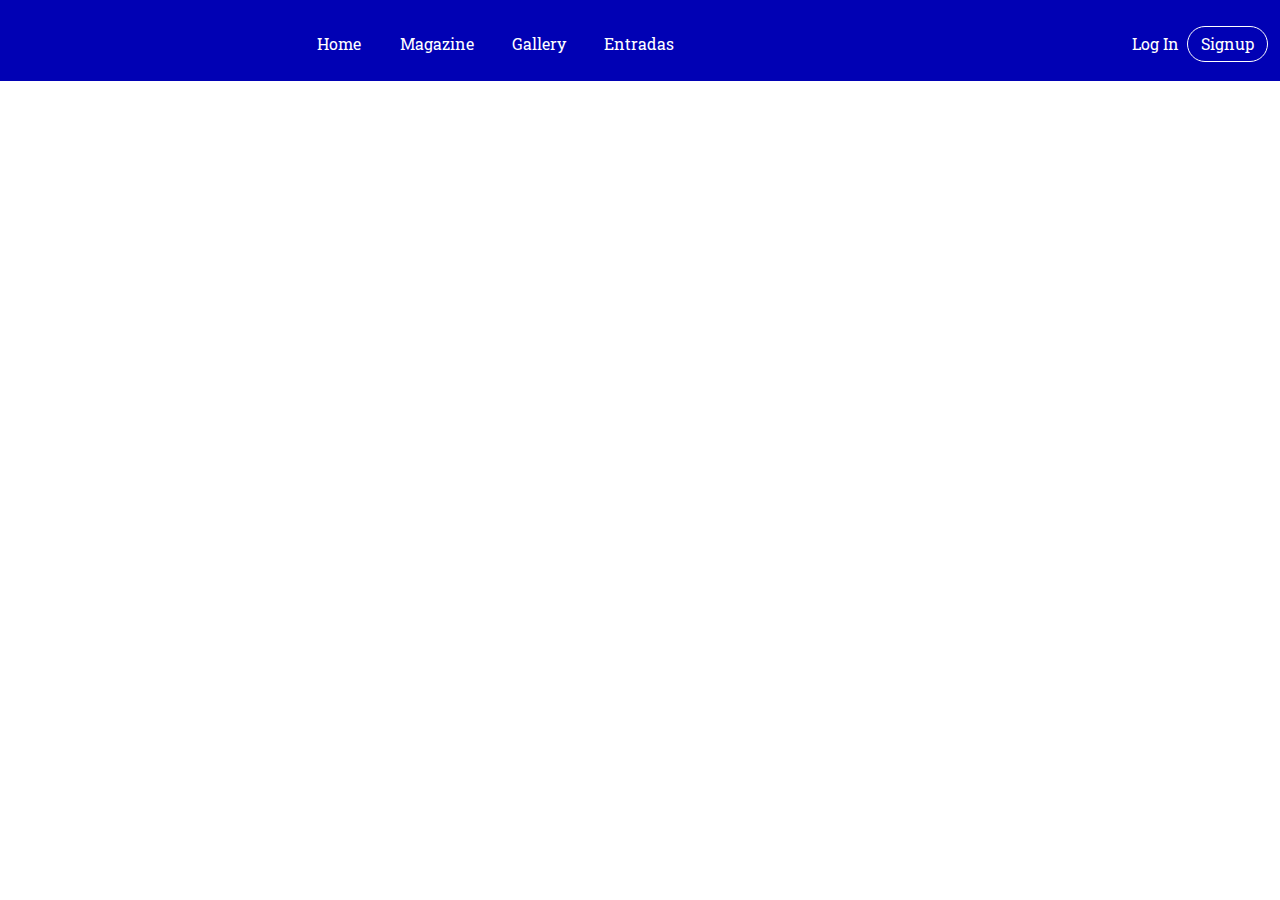
==== index.html @ 572c1ebf "cambios menu 2 + pag entradas" ====
<!DOCTYPE html>
<html lang="en">

    <head>

        <meta charset="UTF-8">
        <meta name="viewport" content="width=device-width, initial-scale=1.0">
        <title>The Art Heritage</title>

        <link rel="stylesheet" href="css/bootstrap.css">
        <link rel="stylesheet" href="css/style.css">
        <link rel="preconnect" href="https://fonts.googleapis.com">
        <link rel="preconnect" href="https://fonts.gstatic.com" crossorigin>
        <link href="https://fonts.googleapis.com/css2?family=Roboto+Slab:wght@300&display=swap" rel="stylesheet">
    

    </head>


    <body>

        <div>
            <div class="header-blue">
            <nav class="navbar navbar-expand-lg navbar-light navigation-clean-search">
                <div class="container-fluid">
                    <a class="navbar-brand" href="index.html"><img src="img/ayayayyy!.png" alt=""></a>
                    <button class="navbar-toggler" type="button" data-bs-toggle="collapse" data-bs-target="#navcol-1">
                    <svg xmlns="http://www.w3.org/2000/svg" width="16" height="16" fill="currentColor" class="bi bi-asterisk" viewBox="0 0 16 16">
                        <path d="M8 0a1 1 0 0 1 1 1v5.268l4.562-2.634a1 1 0 1 1 1 1.732L10 8l4.562 2.634a1 1 0 1 1-1 1.732L9 9.732V15a1 1 0 1 1-2 0V9.732l-4.562 2.634a1 1 0 1 1-1-1.732L6 8 1.438 5.366a1 1 0 0 1 1-1.732L7 6.268V1a1 1 0 0 1 1-1z"/>
                    </svg>
                    </button>
                    <div class="collapse navbar-collapse" id="navcol-1">
                        <ul class="navbar-nav">
                            <li class="nav-item">
                                <a class="nav-link" href="index.html">Home</a>
                            </li>
                            <li class="nav-item">
                                <a class="nav-link" href="magazine.html">Magazine</a>
                            </li>
                            <li class="nav-item">
                                <a class="nav-link" href="gallery.html">Gallery</a>
                            </li>
                            <li class="nav-item">
                                <a class="nav-link" href="entradas.html">Entradas</a>
                            </li>
                        </ul>
                        <form class="form-inline mx-auto" target="_self">
                            <div class="form-group">
                                <label for="search-field"><i class="fa fa-search text-white"></i></label>
                                <input class="form-control search-field" type="search" id="search-field" name="search">
                            </div>
                        </form>
                        <span class="navbar-text">
                            <a class="login" href="login.html">Log In</a>
                        </span>
                        <a class="btn btn-light action-button" role="button" href="#">Signup</a>
                    </div>
                </div>
            </nav>

    </body>

</html>
---- css/style.css ----
* {
    cursor: url('data:image/svg+xml;utf8,<svg xmlns="http://www.w3.org/2000/svg" height="24" width="24" viewBox="0 0 24 24"><circle cx="12" cy="12" r="8" fill="white"/></svg>'), auto;
  }
  
  body {
    font-family: 'Roboto Slab', serif;
  }
  header {
    font-family: 'Roboto Slab', serif;
  }
  
  .nav-link {
    position: relative;
  }
  
  .nav-link:hover {
  cursor: url('data:image/svg+xml;utf8,<svg xmlns="http://www.w3.org/2000/svg" height="24" width="24" viewBox="0 0 24 24"><circle cx="12" cy="12" r="8" fill="yellow"/></svg>'), auto;
  }
  
  .nav-link::after {
    content: '';
    position: absolute;
    bottom: 2px; /* Ubica el subrayado debajo del texto */
    left: 0;
    width: 0;
    border-bottom: 2px solid transparent; /* Empieza con un subrayado transparente */
    transition: width 0.5s; /* Transición de la anchura para crear el efecto de subrayado */
  }
  
  .nav-link:hover::after {
    width: 100%; /* Anima la anchura para crear el subrayado */
    border-bottom-color: yellow; /* Cambia el color del subrayado al hacer hover */
  }
  
  
  
  .header-blue {
      background: rgb(1, 1, 180);
      padding-bottom: 3px;
      font-family: 'Roboto Slab', serif;
    }
    
    @media (min-width:768px) {
      .header-blue {
        padding-bottom: 1px;
      }
    }
    
    .header-blue .navbar {
      background: transparent;
      padding-top: .75rem;
      padding-bottom: .75rem;
      color: #ffffff;
      border-radius: 0;
      box-shadow: none;
      border: none;
    }
    
    @media (min-width:768px) {
      .header-blue .navbar {
        padding-top: 1rem;
        padding-bottom: 1rem;
      }
    }
    
    .header-blue .navbar .navbar-brand {
      font-weight: bold;
      color: inherit;
    }
    
    .header-blue .navbar .navbar-brand:hover {
      color: #000000;
    }
    
    .header-blue .navbar .navbar-collapse {
      border-top: 0px;
      margin-top: .5rem;
      margin-left: 20px;
    }
  
    .header-blue .navbar .container-fluid .navbar-brand img{
      width: 250px; /* Cambia el valor según el tamaño deseado en píxeles */
      display: block;
      margin: 0 auto;
    }
    
    @media (min-width:768px) {
      .header-blue .navbar .navbar-collapse {
        border-color: transparent;
        margin-top: .5rem;
        margin-left: 20px;
      }
    }
    
    .header-blue .navbar .navbar-collapse span .login {
      color: #ffffff;
      margin-right: .5rem;
      text-decoration: none;
    }
    
    .header-blue .navbar .navbar-collapse span .login:hover {
      color: #ffffff;
    }
    
    .header-blue .navbar .navbar-toggler {
      border-color: rgb(255, 255, 255);
    }
    
    .header-blue .navbar .navbar-toggler:hover, .header-blue .navbar-toggler:focus {
      background: none;
    }
    
    @media (min-width: 768px) {
      .header-blue .navbar-nav .nav-link {
        padding-left: .7rem;
        padding-right: .7rem;
      }
    }
    
    @media (min-width: 992px) {
      .header-blue .navbar-nav .nav-link {
        padding-left: 1.2rem;
        padding-right: 1.2rem;
      }
    }
    
    .header-blue .navbar.navbar-light .navbar-nav .nav-link {
      color: #ffffff;
    }
    
    .header-blue .navbar.navbar-light .navbar-nav .nav-link:focus, .header-blue .navbar.navbar-light .navbar-nav .nav-link:hover {
      color: #ffffff;
      background-color: transparent;
    }
    
    .header-blue .navbar .navbar-nav > li > .dropdown-menu {
      margin-top: -5px;
      box-shadow: 0 4px 8px rgba(0,0,0,.1);
      background-color: #ffffff;
      border-radius: 2px;
    }
    
    .header-blue .navbar .dropdown-menu .dropdown-item:focus, .header-blue .navbar .dropdown-menu .dropdown-item {
      line-height: 2;
      color: #ffffff;
    }
  
    
    .header-blue .action-button, .header-blue .action-button:not(.disabled):active {
      border: 1px solid rgb(255, 255, 255);
      border-radius: 40px;
      color: #ffffff;
      box-shadow: none;
      text-shadow: none;
      padding: .3rem .8rem;
      background: transparent;
      transition: background-color 0.25s;
      outline: none;
    }
   
    
    .header-blue .navbar .form-inline label {
      color: #ffffff;
    }
    
    .header-blue .navbar .form-inline .search-field {
      display: inline-block;
      width: 80%;
      background: none;
      border: none;
      border-bottom: 1px solid transparent;
      border-radius: 0;
      color: #ffffff;
      box-shadow: none;
      color: inherit;
      transition: border-bottom-color 0.3s;
    }
    
    .header-blue .navbar .form-inline .search-field:focus {
      border-bottom: 1px solid #ffffff;
    }
    
    .header-blue .hero {
      margin-top: 20px;
      text-align: center;
    }
  
    .navbar-toggler .bi-asterisk {
      fill: #ffffff; /* Cambia este valor al color blanco que desees */
    }
    
  
    @media (min-width:768px) {
      .header-blue .hero {
        margin-top: 60px;
        text-align: left;
      }
    }
    
    .header-blue .hero h1 {
      color: #ffffff;
      font-size: 40px;
      margin-top: 0;
      margin-bottom: 15px;
      font-weight: 300;
      line-height: 1.4;
    }
    
    @media (min-width:992px) {
      .header-blue .hero h1 {
        margin-top: 190px;
        margin-bottom: 24px;
        line-height: 1.2;
      }
    }
    
    .header-blue .hero p {
      color: rgba(255, 255, 255, 0.8);
      font-size: 20px;
      margin-bottom: 30px;
      font-weight: 300;
    }
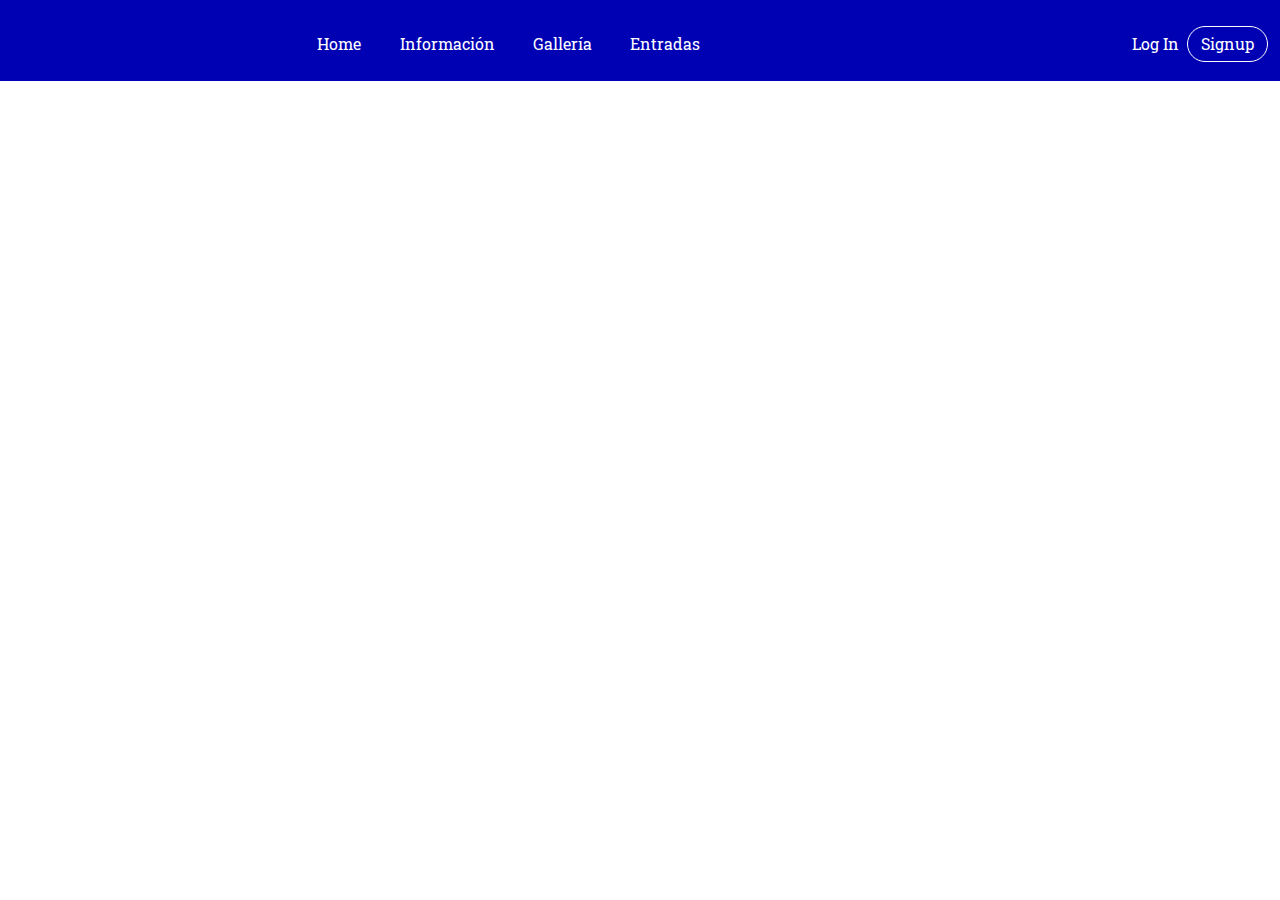
==== commit 6b115d44: "pag informacion (magazine delete)" ====
--- a/index.html
+++ b/index.html
@@ -35,10 +35,10 @@
                                 <a class="nav-link" href="index.html">Home</a>
                             </li>
                             <li class="nav-item">
-                                <a class="nav-link" href="magazine.html">Magazine</a>
+                                <a class="nav-link" href="informacion.html">Información</a>
                             </li>
                             <li class="nav-item">
-                                <a class="nav-link" href="gallery.html">Gallery</a>
+                                <a class="nav-link" href="gallery.html">Gallería</a>
                             </li>
                             <li class="nav-item">
                                 <a class="nav-link" href="entradas.html">Entradas</a>
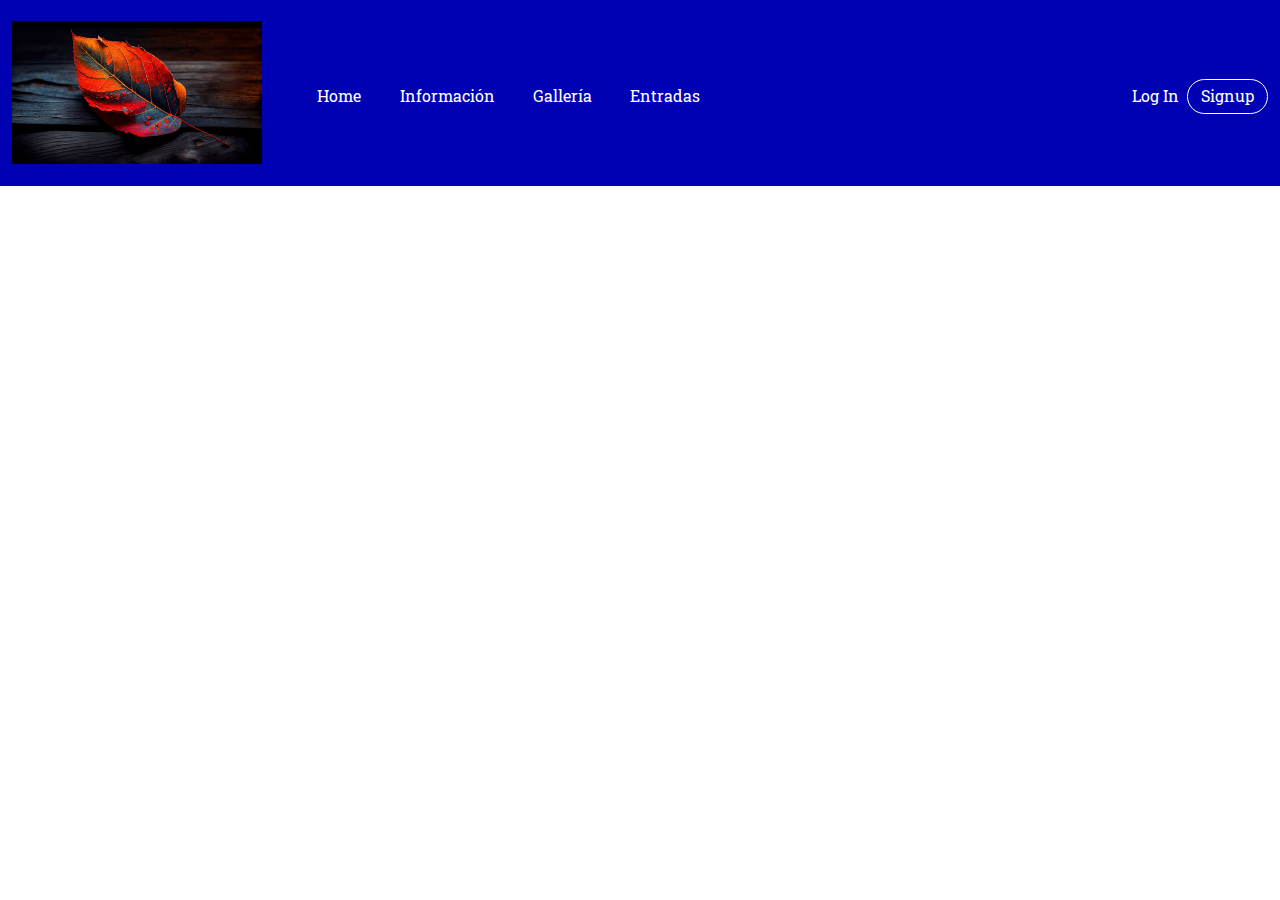
==== commit 9c0bb5bf: "cambios varios" ====
--- a/index.html
+++ b/index.html
@@ -13,7 +13,6 @@
         <link rel="preconnect" href="https://fonts.gstatic.com" crossorigin>
         <link href="https://fonts.googleapis.com/css2?family=Roboto+Slab:wght@300&display=swap" rel="stylesheet">
     
-
     </head>
 
 
@@ -23,7 +22,7 @@
             <div class="header-blue">
             <nav class="navbar navbar-expand-lg navbar-light navigation-clean-search">
                 <div class="container-fluid">
-                    <a class="navbar-brand" href="index.html"><img src="img/ayayayyy!.png" alt=""></a>
+                    <a class="navbar-brand" href="index.html"><img src="img/prueba.jpg" alt=""></a>
                     <button class="navbar-toggler" type="button" data-bs-toggle="collapse" data-bs-target="#navcol-1">
                     <svg xmlns="http://www.w3.org/2000/svg" width="16" height="16" fill="currentColor" class="bi bi-asterisk" viewBox="0 0 16 16">
                         <path d="M8 0a1 1 0 0 1 1 1v5.268l4.562-2.634a1 1 0 1 1 1 1.732L10 8l4.562 2.634a1 1 0 1 1-1 1.732L9 9.732V15a1 1 0 1 1-2 0V9.732l-4.562 2.634a1 1 0 1 1-1-1.732L6 8 1.438 5.366a1 1 0 0 1 1-1.732L7 6.268V1a1 1 0 0 1 1-1z"/>
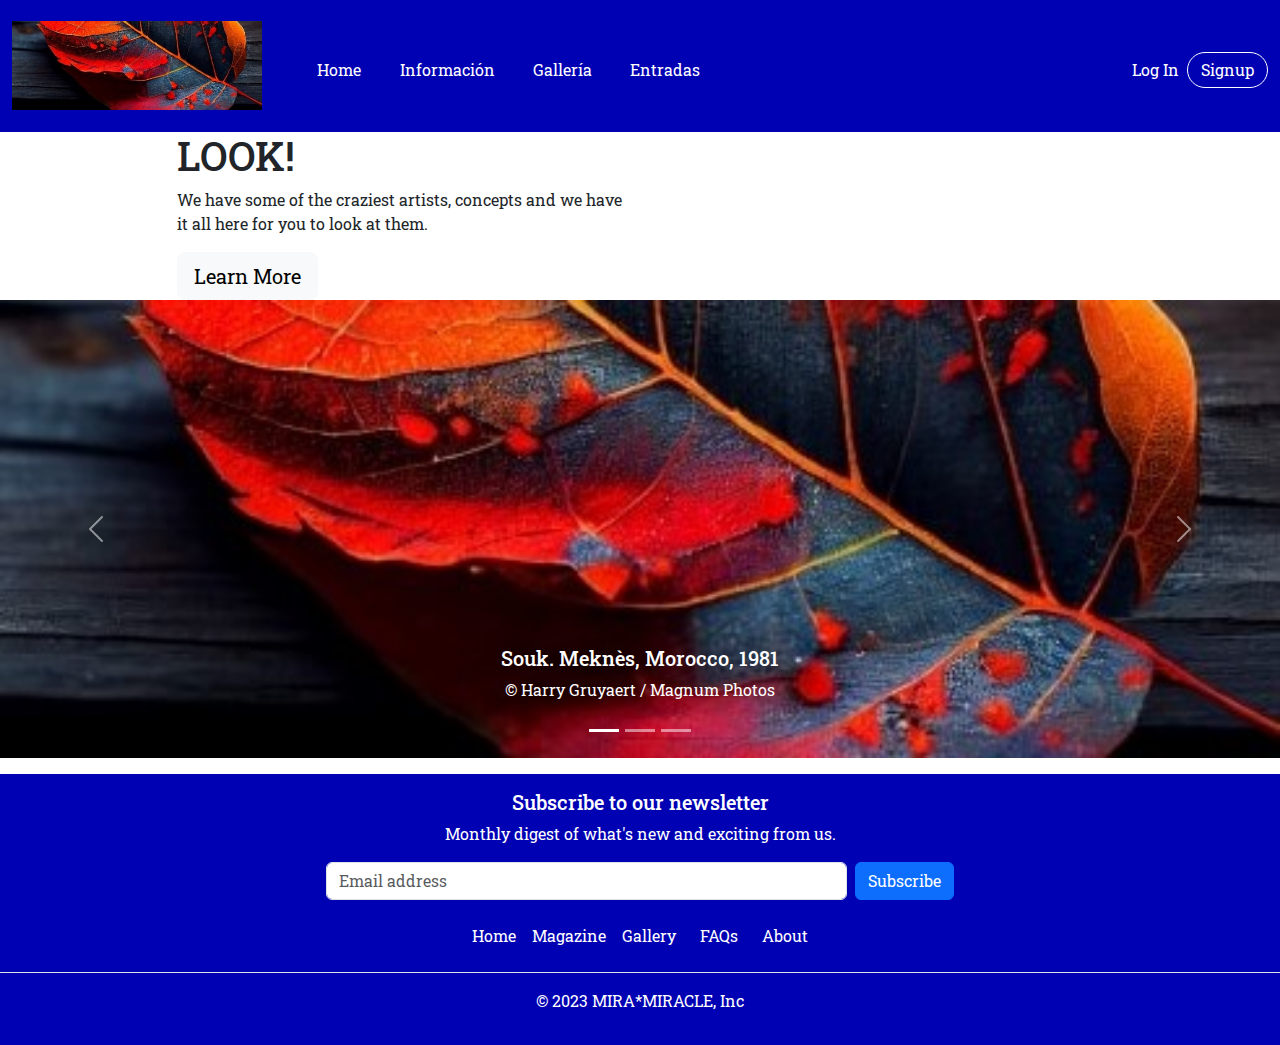
==== commit 2f3861d6: "cambios" ====
--- a/index.html
+++ b/index.html
@@ -56,6 +56,88 @@
                     </div>
                 </div>
             </nav>
+        </div>
+
+        <div class="container hero">
+            <div class="row">
+                <div class="col-12 col-lg-6 col-xl-5 offset-xl-1">
+                    <h1>LOOK!</h1>
+                    <p>We have some of the craziest artists, concepts and we have it all here for you to look at them.<br></p>
+                    <a href="login.html" class="btn btn-light btn-lg action-button" role="button">Learn More<i class="fa fa-long-arrow-right ml-2"></i></a>
+                </div>
+            </div>
+        </div>
+
+
+        <div id="carouselExampleCaptions" class="carousel slide">
+            <div class="carousel-indicators">
+              <button type="button" data-bs-target="#carouselExampleCaptions" data-bs-slide-to="0" class="active" aria-current="true" aria-label="Slide 1"></button>
+              <button type="button" data-bs-target="#carouselExampleCaptions" data-bs-slide-to="1" aria-label="Slide 2"></button>
+              <button type="button" data-bs-target="#carouselExampleCaptions" data-bs-slide-to="2" aria-label="Slide 3"></button>
+            </div>
+            <div class="carousel-inner">
+              <div class="carousel-item active">
+                <img src="img/prueba.jpg" class="d-block w-100" alt="Souk. Meknès, Morocco, 1981. © Harry Gruyaert / Magnum Photos">
+                <div class="carousel-caption d-none d-md-block">
+                  <h5>Souk. Meknès, Morocco, 1981</h5>
+                  <p> © Harry Gruyaert / Magnum Photos</p>
+                </div>
+              </div>
+              <div class="carousel-item">
+                <img src="img/prueba.jpg" class="d-block w-100" alt="'Bad Weather'. Bournemouth, England, 1978 © Martin Parr / Magnum Photos">
+                <div class="carousel-caption d-none d-md-block">
+                  <h5>'Bad Weather'. Bournemouth, England, 1978</h5>
+                  <p>© Martin Parr / Magnum Photos</p>
+                </div>
+              </div>
+              <div class="carousel-item">
+                <img src="img/prueba.jpg" class="d-block w-100" alt="Artesia, New Mexico, USA, 1963. © Paul Fusco / Magnum Photos">
+                <div class="carousel-caption d-none d-md-block">
+                  <h5>Artesia, New Mexico, USA, 1963</h5>
+                  <p>© Paul Fusco / Magnum Photos</p>
+                </div>
+              </div>
+            </div>
+            <button class="carousel-control-prev" type="button" data-bs-target="#carouselExampleCaptions" data-bs-slide="prev">
+              <span class="carousel-control-prev-icon" aria-hidden="true"></span>
+              <span class="visually-hidden">Previous</span>
+            </button>
+            <button class="carousel-control-next" type="button" data-bs-target="#carouselExampleCaptions" data-bs-slide="next">
+              <span class="carousel-control-next-icon" aria-hidden="true"></span>
+              <span class="visually-hidden">Next</span>
+            </button>
+        </div>
+
+        <div class="footer">
+            <footer class="py-3">
+                <div class="row justify-content-center">
+                    <div class="col-md-6 mb-3"> 
+                        <form class="d-flex justify-content-center align-items-center flex-column">
+                            <h5>Subscribe to our newsletter</h5>
+                            <p>Monthly digest of what's new and exciting from us.</p>
+                            <div class="d-flex flex-column flex-sm-row w-100 gap-2">
+                                <label for="newsletter1" class="visually-hidden">Email address</label>
+                                <input id="newsletter1" type="text" class="form-control" placeholder="Email address">
+                                <button class="btn btn-primary" type="button">Subscribe</button>
+                            </div>
+                        </form>
+                    </div>
+                </div>
+                
+                <ul class="nav justify-content-center border-bottom pb-3 mb-3">
+                    <li class="nav-item"><a href="index.html" class="nav-link px-2">Home</a></li>
+                    <li class="nav-item"><a href="magazine.html" class="nav-link px-2">Magazine</a></li>
+                    <li class="nav-item"><a href="gallery.html" class="nav-link px-2">Gallery</a></li>
+                    <li class="nav-item"><a href="#" class="nav-link px-">FAQs</a></li>
+                    <li class="nav-item"><a href="#" class="nav-link px-2">About</a></li>
+                </ul>
+    
+                <p class="text-center">© 2023 MIRA*MIRACLE, Inc</p>
+            </footer>
+        </div>
+    
+
+        <script src="js/bootstrap.js"></script>
 
     </body>
 
--- a/css/style.css
+++ b/css/style.css
@@ -219,4 +219,34 @@
       font-size: 20px;
       margin-bottom: 30px;
       font-weight: 300;
-    }+    }
+    .gif-container {
+      background-color: rgb(1, 1, 180);
+      display: flex;
+      justify-content: center;
+      align-items: center;
+    }
+    
+    .gif-container img {
+      max-width: 50%; /* Para asegurarse de que el GIF no se desborde del contenedor */
+    }
+  
+    .container-bottom {
+      width: 100%;
+      margin-top: 0%;
+    }
+    footer {
+      width: 100%;
+      background-color: rgb(1, 1, 180); 
+      color: white; 
+      margin-top: 1em ;
+    }
+    
+    footer .nav-link {
+      color: white;
+    }
+    
+    footer .nav-link:hover {
+      color: yellow;
+    }
+  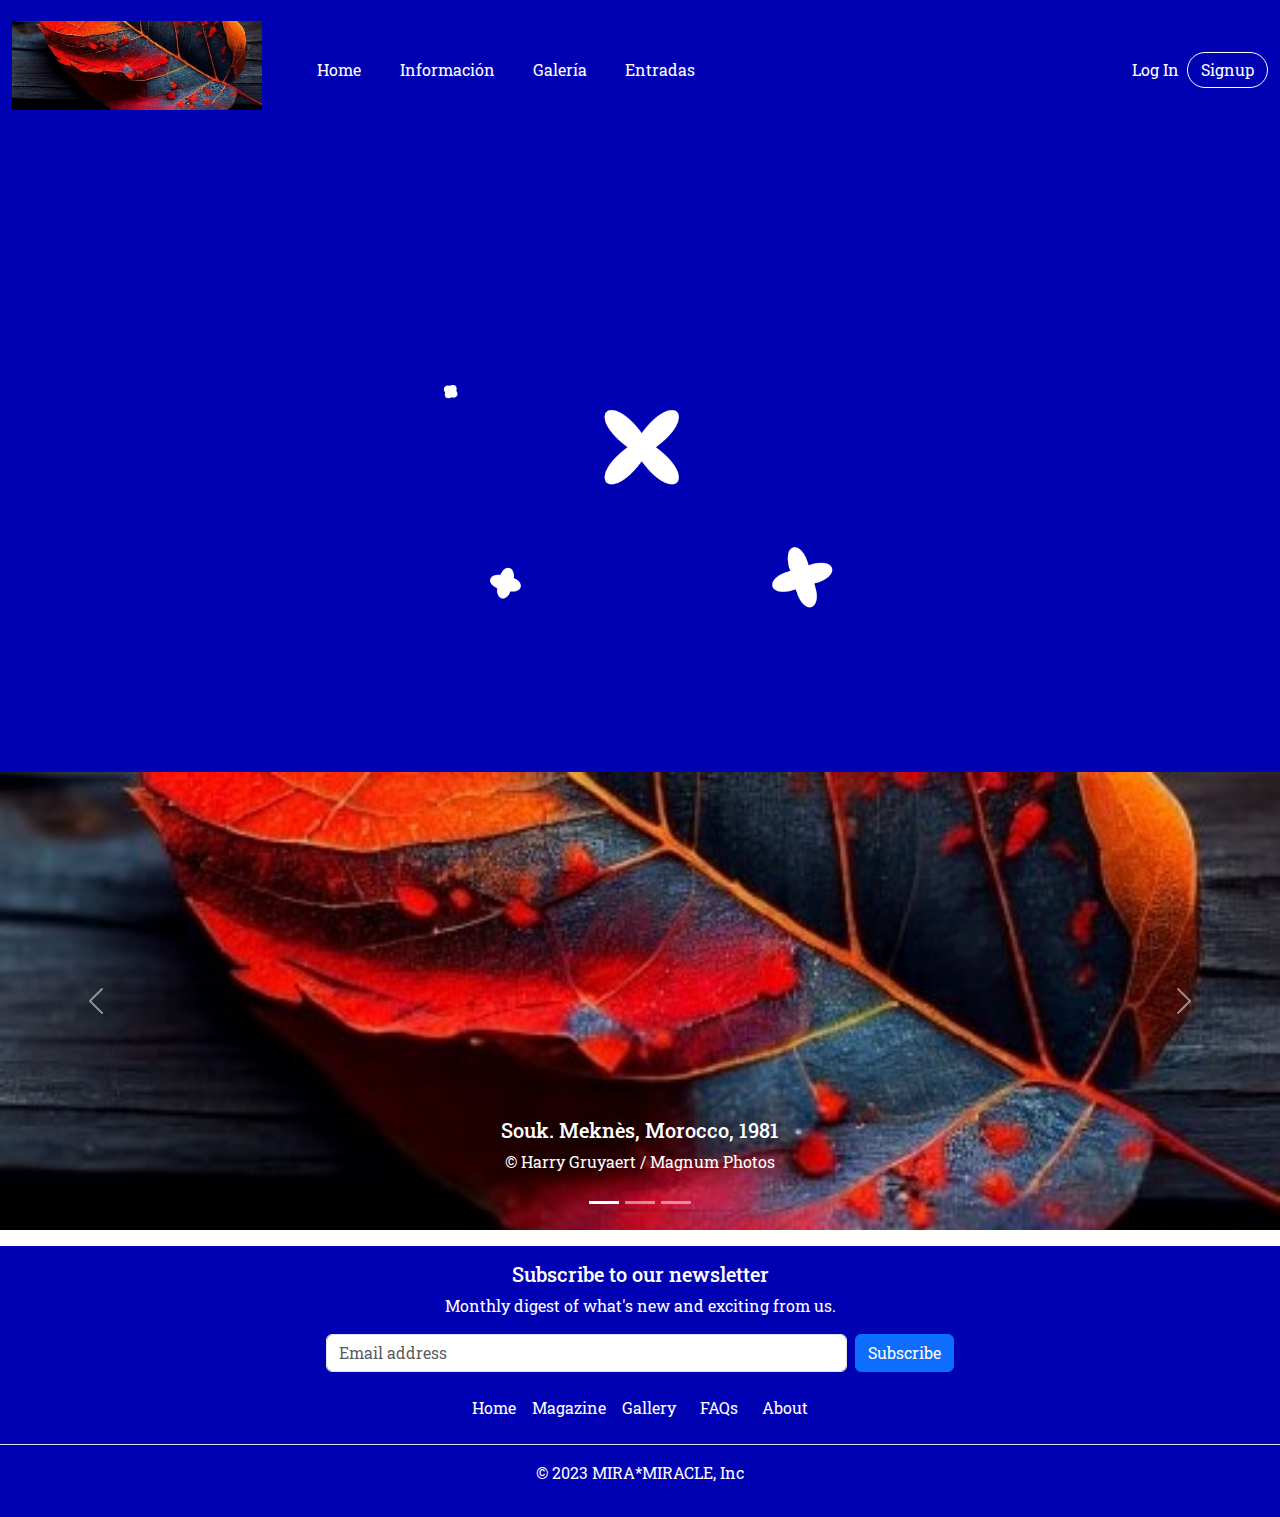
==== commit 6bb010a1: "home cambios" ====
--- a/index.html
+++ b/index.html
@@ -37,7 +37,7 @@
                                 <a class="nav-link" href="informacion.html">Información</a>
                             </li>
                             <li class="nav-item">
-                                <a class="nav-link" href="gallery.html">Gallería</a>
+                                <a class="nav-link" href="gallery.html">Galería</a>
                             </li>
                             <li class="nav-item">
                                 <a class="nav-link" href="entradas.html">Entradas</a>
@@ -58,15 +58,12 @@
             </nav>
         </div>
 
-        <div class="container hero">
-            <div class="row">
-                <div class="col-12 col-lg-6 col-xl-5 offset-xl-1">
-                    <h1>LOOK!</h1>
-                    <p>We have some of the craziest artists, concepts and we have it all here for you to look at them.<br></p>
-                    <a href="login.html" class="btn btn-light btn-lg action-button" role="button">Learn More<i class="fa fa-long-arrow-right ml-2"></i></a>
-                </div>
+        <section id="gif">
+            <div class="gif-container">
+                <img src="img/1.gif" alt="Descripción del GIF">
             </div>
-        </div>
+              
+        </section>      
 
 
         <div id="carouselExampleCaptions" class="carousel slide">
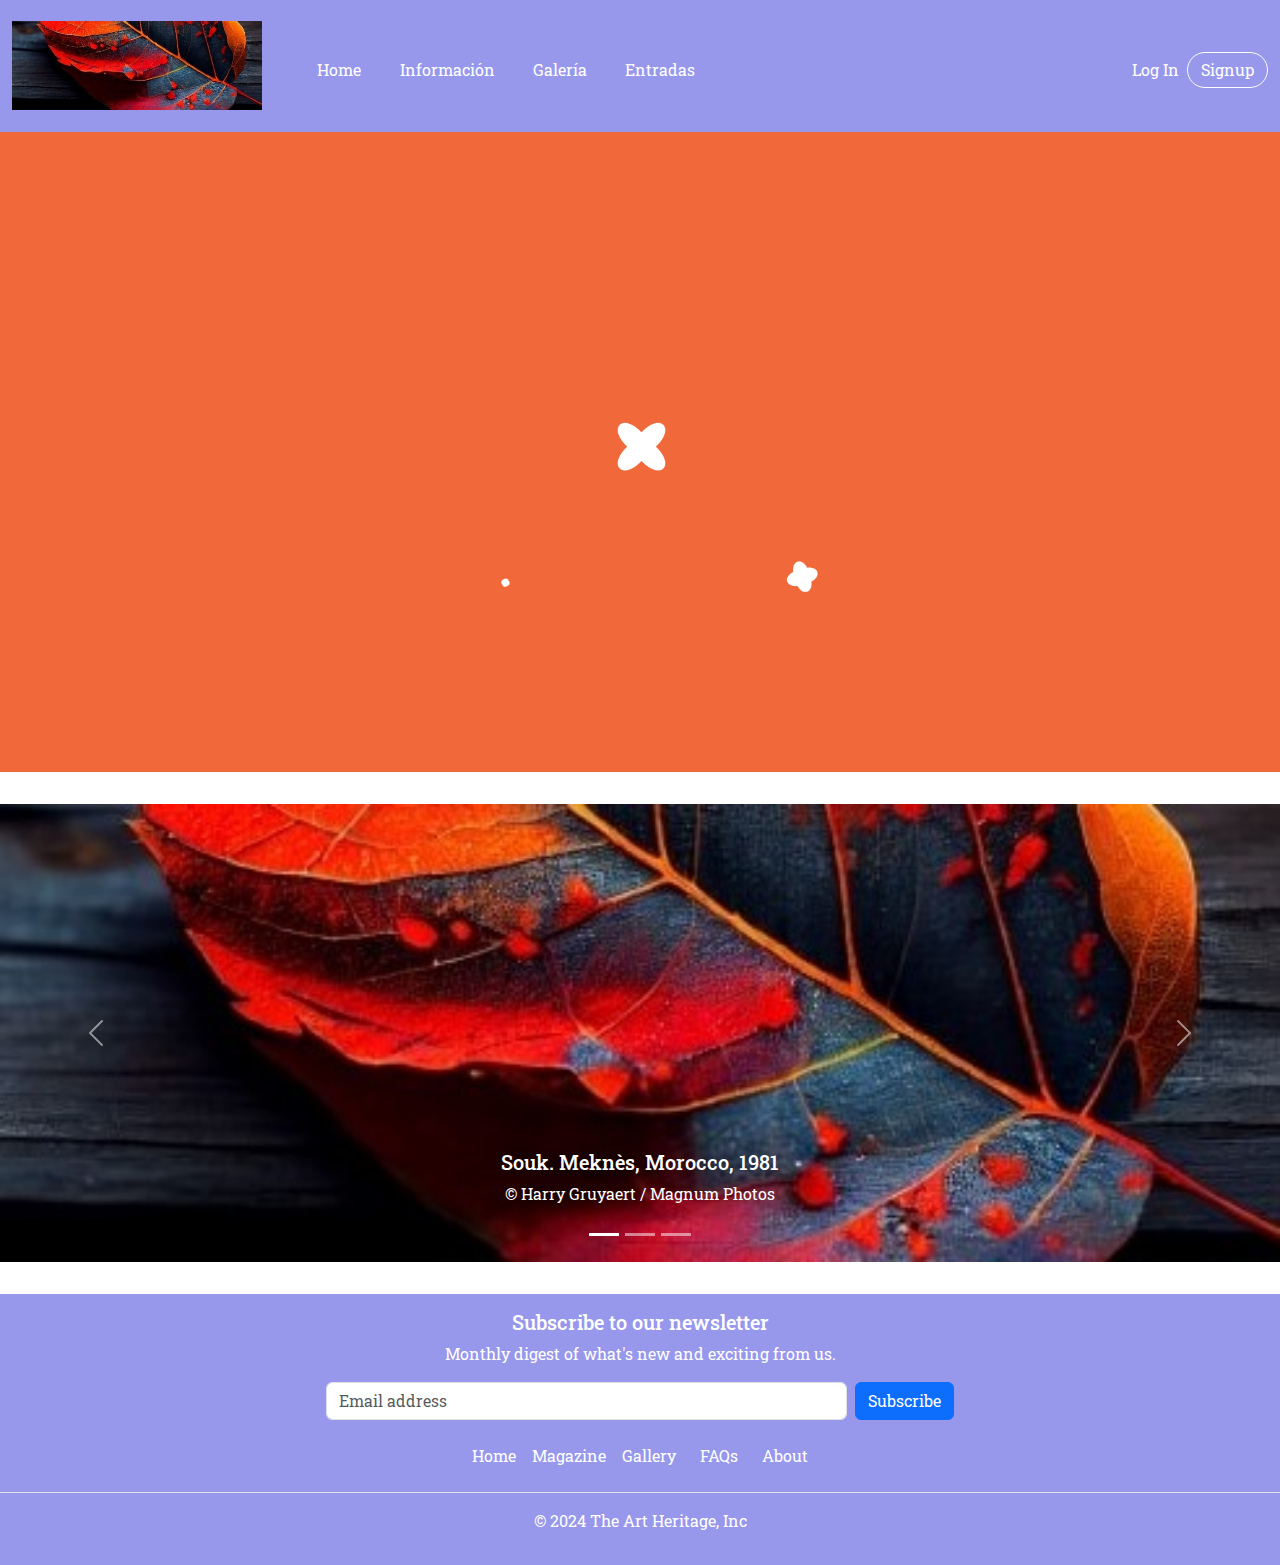
==== commit 19f16c9f: "cambios" ====
--- a/index.html
+++ b/index.html
@@ -129,7 +129,7 @@
                     <li class="nav-item"><a href="#" class="nav-link px-2">About</a></li>
                 </ul>
     
-                <p class="text-center">© 2023 MIRA*MIRACLE, Inc</p>
+                <p class="text-center">© 2024 The Art Heritage, Inc</p>
             </footer>
         </div>
     
--- a/css/style.css
+++ b/css/style.css
@@ -35,7 +35,7 @@
   
   
   .header-blue {
-      background: rgb(1, 1, 180);
+      background: rgb(151, 151, 236);
       padding-bottom: 3px;
       font-family: 'Roboto Slab', serif;
     }
@@ -221,10 +221,11 @@
       font-weight: 300;
     }
     .gif-container {
-      background-color: rgb(1, 1, 180);
+      background-color: #f1683a;
       display: flex;
       justify-content: center;
       align-items: center;
+      margin-bottom: 2em;
     }
     
     .gif-container img {
@@ -237,9 +238,9 @@
     }
     footer {
       width: 100%;
-      background-color: rgb(1, 1, 180); 
+      background-color: rgb(151, 151, 236); 
       color: white; 
-      margin-top: 1em ;
+      margin-top: 2em ;
     }
     
     footer .nav-link {
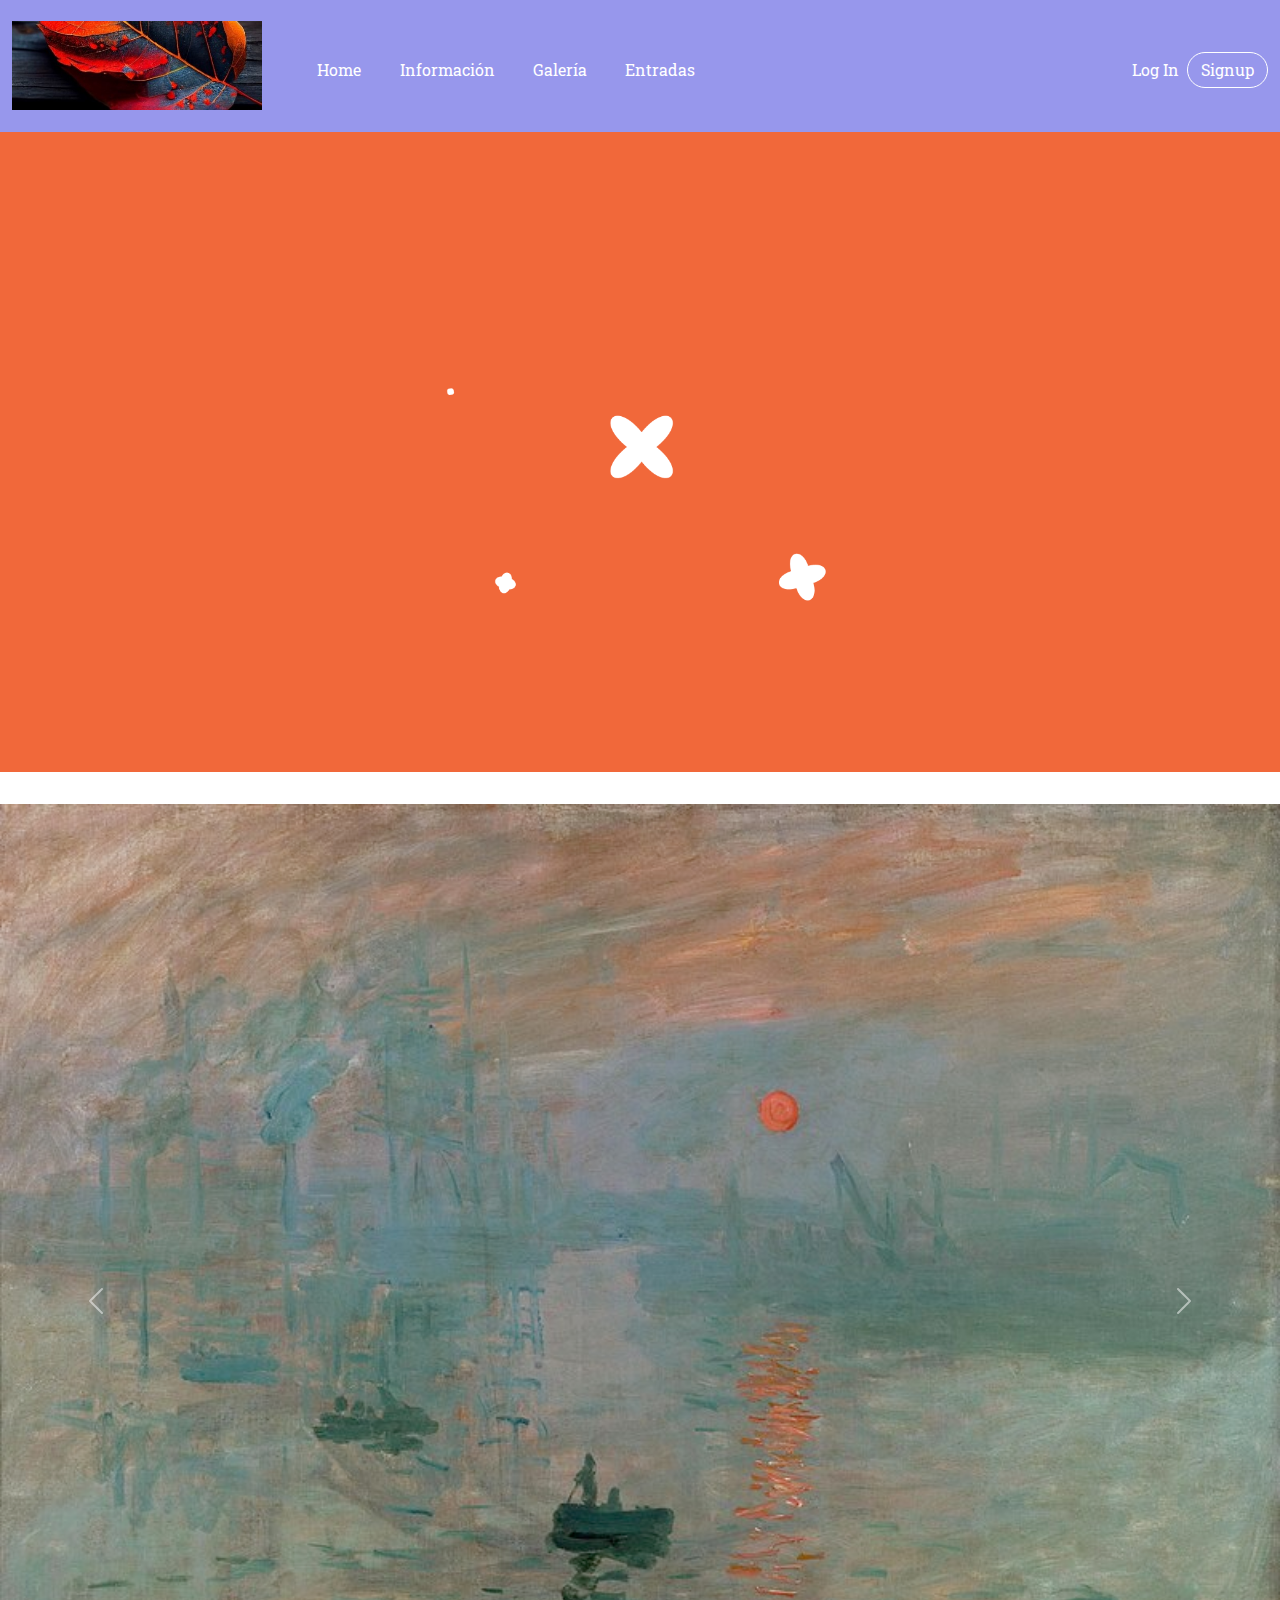
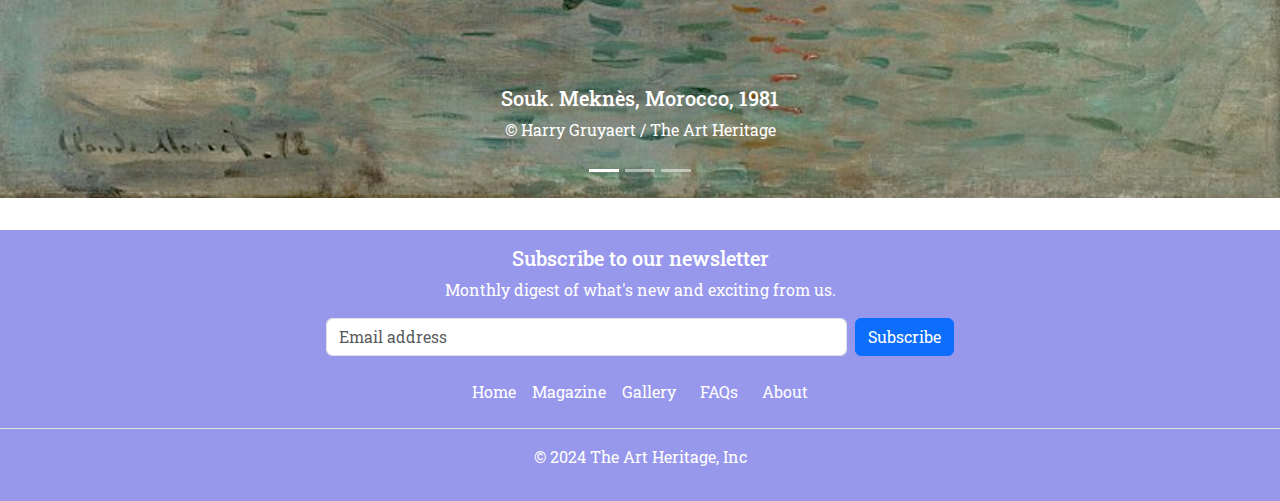
==== commit 8c03ac29: "mejoras" ====
--- a/index.html
+++ b/index.html
@@ -74,24 +74,24 @@
             </div>
             <div class="carousel-inner">
               <div class="carousel-item active">
-                <img src="img/prueba.jpg" class="d-block w-100" alt="Souk. Meknès, Morocco, 1981. © Harry Gruyaert / Magnum Photos">
+                <img src="img/img3.jpg" class="d-block w-100" alt="Souk. Meknès, Morocco, 1981. © Harry Gruyaert / Magnum Photos">
                 <div class="carousel-caption d-none d-md-block">
                   <h5>Souk. Meknès, Morocco, 1981</h5>
-                  <p> © Harry Gruyaert / Magnum Photos</p>
+                  <p> © Harry Gruyaert / The Art Heritage</p>
                 </div>
               </div>
               <div class="carousel-item">
-                <img src="img/prueba.jpg" class="d-block w-100" alt="'Bad Weather'. Bournemouth, England, 1978 © Martin Parr / Magnum Photos">
+                <img src="img/img1.jpg" class="d-block w-100" alt="'Bad Weather'. Bournemouth, England, 1978 © Martin Parr / Magnum Photos">
                 <div class="carousel-caption d-none d-md-block">
                   <h5>'Bad Weather'. Bournemouth, England, 1978</h5>
-                  <p>© Martin Parr / Magnum Photos</p>
+                  <p>© Martin Parr / The Art Heritage</p>
                 </div>
               </div>
               <div class="carousel-item">
-                <img src="img/prueba.jpg" class="d-block w-100" alt="Artesia, New Mexico, USA, 1963. © Paul Fusco / Magnum Photos">
+                <img src="img/img2.jpg" class="d-block w-100" alt="Artesia, New Mexico, USA, 1963. © Paul Fusco / Magnum Photos">
                 <div class="carousel-caption d-none d-md-block">
                   <h5>Artesia, New Mexico, USA, 1963</h5>
-                  <p>© Paul Fusco / Magnum Photos</p>
+                  <p>© Paul Fusco / The Art Heritage</p>
                 </div>
               </div>
             </div>
--- a/css/style.css
+++ b/css/style.css
@@ -236,6 +236,7 @@
       width: 100%;
       margin-top: 0%;
     }
+
     footer {
       width: 100%;
       background-color: rgb(151, 151, 236); 
@@ -250,4 +251,3 @@
     footer .nav-link:hover {
       color: yellow;
     }
-  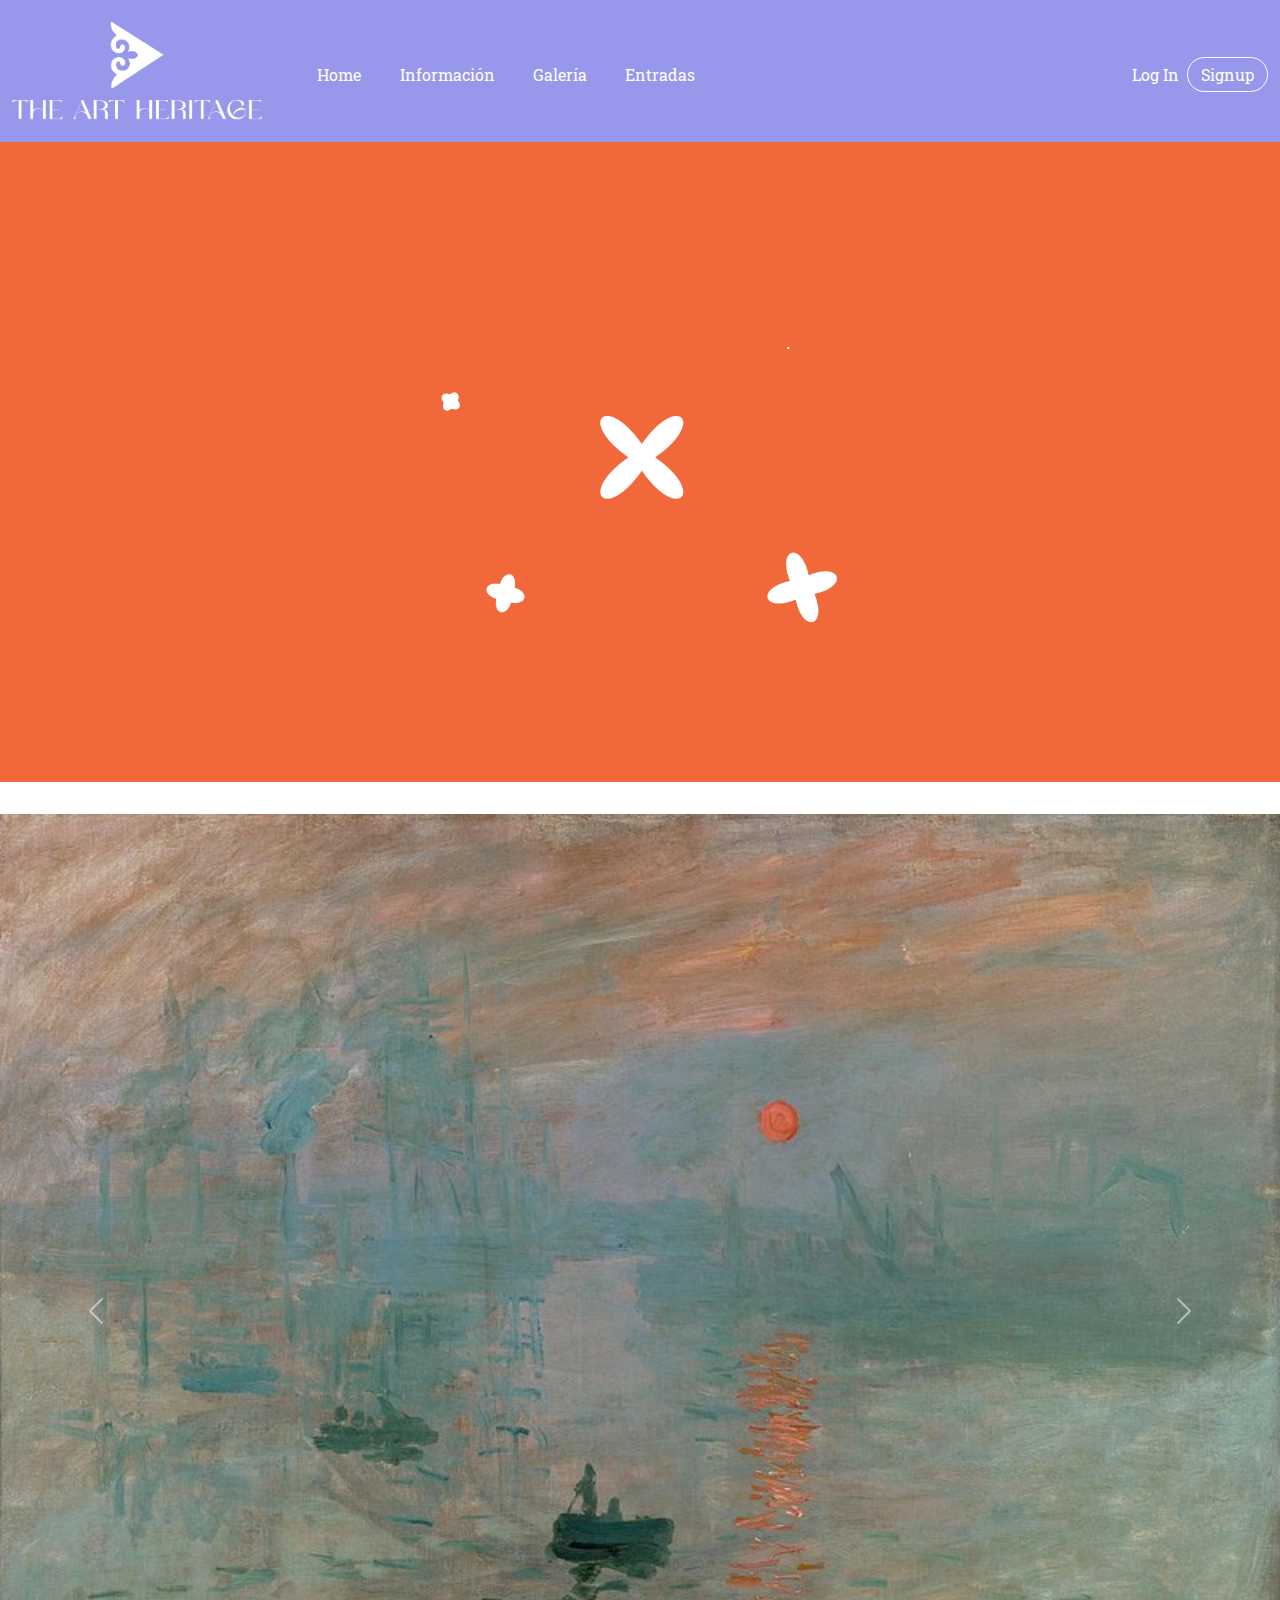
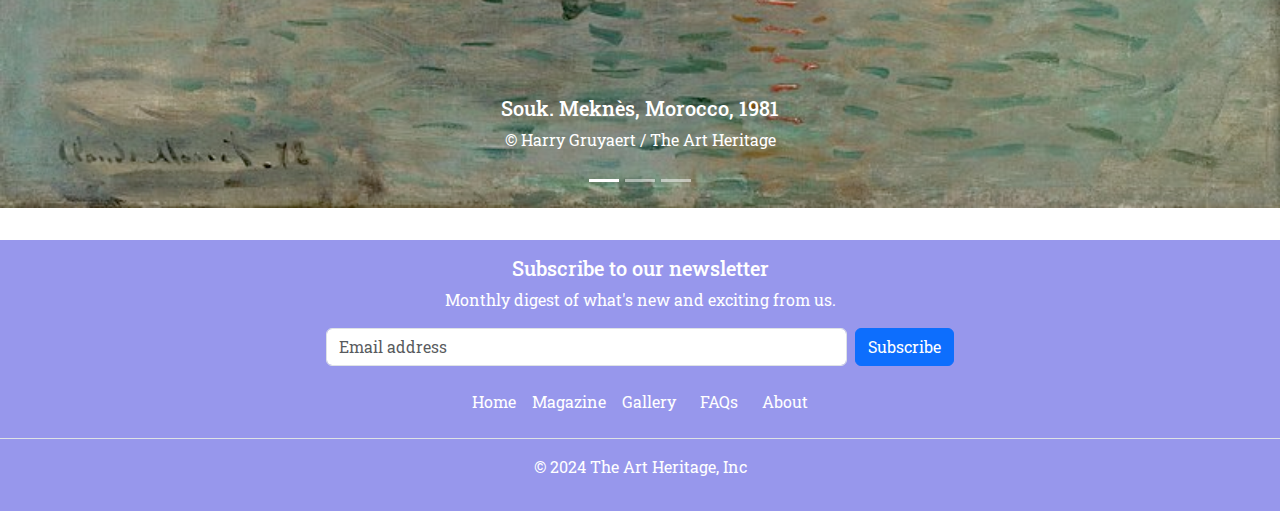
==== commit 37c02896: "logo" ====
--- a/index.html
+++ b/index.html
@@ -22,7 +22,7 @@
             <div class="header-blue">
             <nav class="navbar navbar-expand-lg navbar-light navigation-clean-search">
                 <div class="container-fluid">
-                    <a class="navbar-brand" href="index.html"><img src="img/prueba.jpg" alt=""></a>
+                    <a class="navbar-brand" href="index.html"><img src="img/logo.png" alt=""></a>
                     <button class="navbar-toggler" type="button" data-bs-toggle="collapse" data-bs-target="#navcol-1">
                     <svg xmlns="http://www.w3.org/2000/svg" width="16" height="16" fill="currentColor" class="bi bi-asterisk" viewBox="0 0 16 16">
                         <path d="M8 0a1 1 0 0 1 1 1v5.268l4.562-2.634a1 1 0 1 1 1 1.732L10 8l4.562 2.634a1 1 0 1 1-1 1.732L9 9.732V15a1 1 0 1 1-2 0V9.732l-4.562 2.634a1 1 0 1 1-1-1.732L6 8 1.438 5.366a1 1 0 0 1 1-1.732L7 6.268V1a1 1 0 0 1 1-1z"/>
